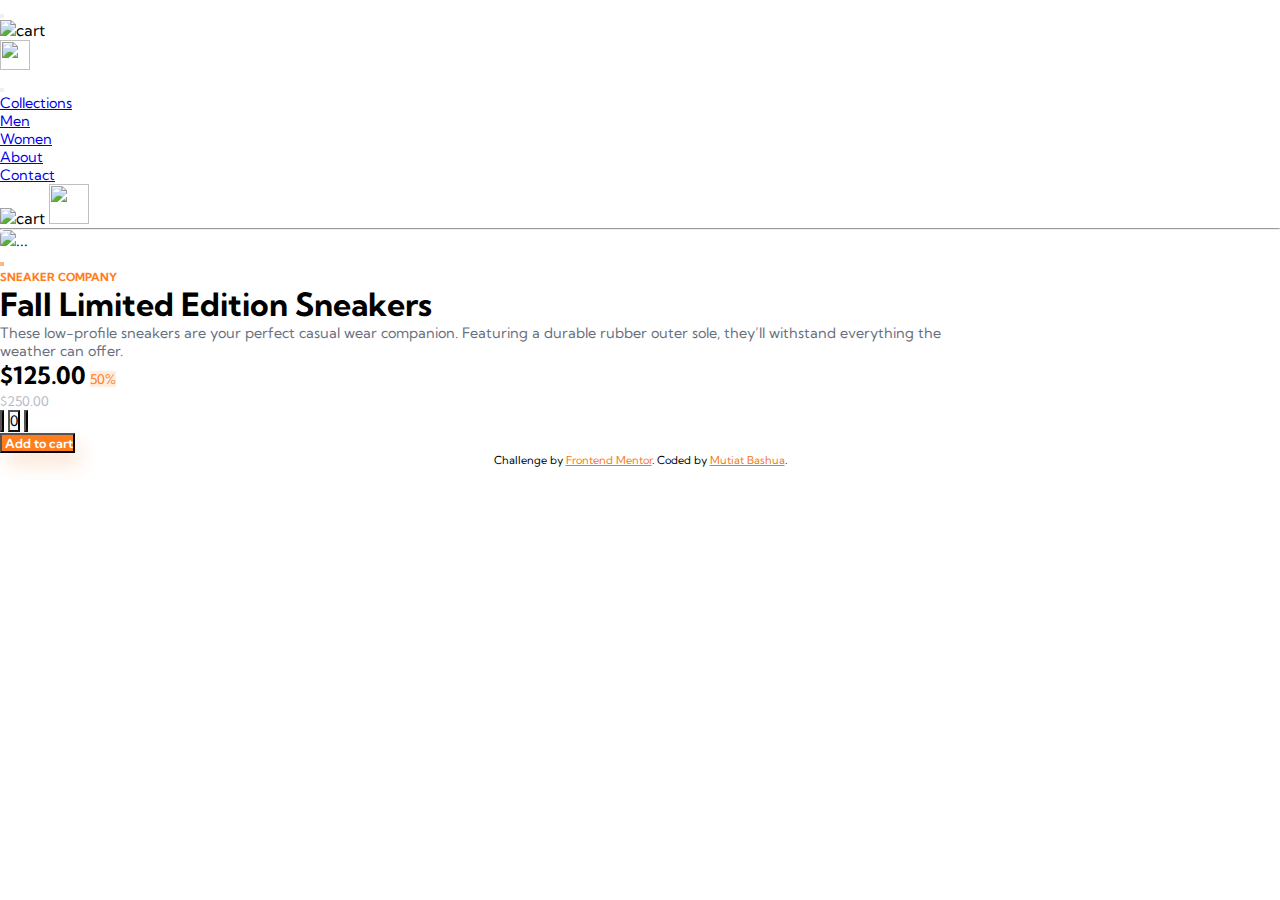
==== E-commerce_store/index.html @ 43574f53 "added files" ====
<!DOCTYPE html>
<html lang="en">
  <head>
    <meta charset="UTF-8" />
    <meta name="viewport" content="width=device-width, initial-scale=1.0" />
    <!-- displays site properly based on user's device -->
    <link
      rel="icon"
      type="image/png"
      sizes="32x32"
      href="./images/favicon-32x32.png"
    />
    <title>Frontend Mentor | E-commerce product page</title>
    <link
      href="https://cdn.jsdelivr.net/npm/bootstrap@5.3.0-alpha1/dist/css/bootstrap.min.css"
      rel="stylesheet"
      integrity="sha384-GLhlTQ8iRABdZLl6O3oVMWSktQOp6b7In1Zl3/Jr59b6EGGoI1aFkw7cmDA6j6gD"
      crossorigin="anonymous"
    />
    <link rel="stylesheet" href="style.css" />
  </head>
  <body>
    <nav class="navbar navbar-expand-lg bg-body sticky-lg-top">
      <div class="container-fluid px-lg-5 mx-lg-5 ms-lg-5 pt-1 sticky-top">
        <button
          class="navbar-toggle btn-sm border-0 bg-white d-lg-none"
          type="button"
          data-bs-toggle="offcanvas"
          data-bs-target="#offcanvasNavbar"
          aria-controls="offcanvasNavbar"
        >
          <span class="navbar-toggler-icon"></span>
        </button>
        <a class="navbar-brand me-sm-3 mx-lg-5" href="#"
          ><img src="/ecommerce-product-page-main/images/logo.svg" alt=""
        /></a>
        <div class="imgcart d-lg-none d-sm-block d-xs-block">
          <img
            class="px-lg-3"
            src="/ecommerce-product-page-main/images/icon-cart.svg"
            alt="cart"
          />
        </div>
        <div class="imgcart d-lg-none d-sm-block d-xs-block">
          <img
            class="me-lg-5 mx-lg-4"
            src="/ecommerce-product-page-main/images/image-avatar.png"
            alt=""
            width="30px"
            height="30px"
          />
        </div>
        <div
          class="offcanvas offcanvas-start rewidth"
          tabindex="-1"
          id="offcanvasNavbar"
          aria-labelledby="offcanvasNavbarLabel"
        >
          <div class="offcanvas-body">
            <button
              type="button"
              data-bs-dismiss="offcanvas"
              class="btn-close d-lg-none"
              aria-label="Close"
            ></button>
            <ul class="navbar-nav justify-content-start flex-grow-1 pe-5 px-5">
              <li class="nav-item px-3">
                <a class="nav-link active" aria-current="page" href="#"
                  >Collections</a
                >
              </li>
              <li class="nav-item px-3">
                <a class="nav-link" href="#">Men</a>
              </li>
              <li class="nav-item px-3">
                <a class="nav-link" href="#">Women</a>
              </li>
              <li class="nav-item px-3">
                <a class="nav-link" href="#">About</a>
              </li>
              <li class="nav-item px-3">
                <a class="nav-link" href="#">Contact</a>
              </li>
            </ul>
            <div class="imgcart d-none d-lg-block">
              <img
                class="px-4"
                src="/ecommerce-product-page-main/images/icon-cart.svg"
                alt="cart"
              />
              <img
                class="me-5 mx-lg-4"
                src="/ecommerce-product-page-main/images/image-avatar.png"
                alt=""
                width="40px"
                height="40px"
              />
            </div>
          </div>
        </div>
      </div>
    </nav>
    <hr />
    <div
      class="card main mt-lg-5 my-lg-5 mx-lg-auto border-0 d-flex flex-grow-1 justify-content-lg-between"
      style="max-width: 1000px"
    >
      <div
        class="row g-0 my-lg-3 mx-0 d-flex flex-grow-1 justify-content-lg-between"
      >
        <div class="col-md-4 mx-lg-4 me-3 mt-md-0">
          <img
            src="/ecommerce-product-page-main/images/image-product-1.jpg"
            class="img-fluid straight"
            alt="..."
          />
          <div
            class="car d-flex justify-content-between my-3 d-none d-md-flex d-lg-flex"
          >
            <img
              class="rounded thumbnail active"
              src="/ecommerce-product-page-main/images/image-product-1-thumbnail.jpg"
              alt=""
            />
            <img
              class="rounded thumbnail"
              src="/ecommerce-product-page-main/images/image-product-2-thumbnail.jpg"
              alt=""
            />
            <img
              class="rounded thumbnail"
              src="/ecommerce-product-page-main/images/image-product-3-thumbnail.jpg"
              alt=""
            />
            <img
              class="rounded thumbnail"
              src="/ecommerce-product-page-main/images/image-product-4-thumbnail.jpg"
              alt=""
            />
          </div>
        </div>
        <div class="col-md-6 ms-lg-5 mx-lg-4">
          <div class="card-body ms-lg-5 ps-lg-5">
            <h6 class="orange">SNEAKER COMPANY</h6>
            <h1 class="card-title fs-sm-5 fw-bolder">
              Fall Limited Edition Sneakers
            </h1>
            <p class="card-text content mt-4">
              These low-profile sneakers are your perfect casual wear companion.
              Featuring a durable rubber outer sole, they’ll withstand
              everything the weather can offer.
            </p>
            <div
              class="flextext d-flex justify-content-between align-items-sm-between flex-lg-column flex-sm-row py-2"
            >
              <div>
                <span class="card-text dollar">$125.00</span>
                <small class="percent mx-2 px-2 rounded-1 align-self-center"
                  >50%</small
                >
              </div>
              <p>
                <small class="text-muted-dollar align-self-center"
                  >$250.00</small
                >
              </p>
            </div>

            <div
              class="btns d-grid gap-3 d-md-flex justify-content-md-between my-md-3"
            >
              <div class="btn-group" role="group" aria-label="Basic example">
                <button type="button" class="btn orange sign px-lg-3 py-sm-2">
                  <img
                    src="/ecommerce-product-page-main/images/icon-minus.svg"
                    alt=""
                  />
                </button>
                <button type="button" class="btn sign px-lg-4 py-sm-2">
                  0
                </button>
                <button type="button" class="btn orange sign px-lg-3 py-sm-2">
                  <img
                    src="/ecommerce-product-page-main/images/icon-plus.svg"
                    alt=""
                  />
                </button>
              </div>
              <button
                class="btn orange-bg px-md-5 py-sm-2 btn-lg mb-2"
                type="submit"
              >
                <img
                  class="cart me-2"
                  src="/ecommerce-product-page-main/images/icon-cart.svg"
                  alt=""
                />
                Add to cart
              </button>
            </div>
          </div>
        </div>
      </div>
    </div>
    <div class="attribution">
      Challenge by
      <a href="https://www.frontendmentor.io?ref=challenge" target="_blank"
        >Frontend Mentor</a
      >. Coded by <a href="#">Mutiat Bashua</a>.
    </div>
    <script
      src="https://cdn.jsdelivr.net/npm/@popperjs/core@2.11.6/dist/umd/popper.min.js"
      integrity="sha384-oBqDVmMz9ATKxIep9tiCxS/Z9fNfEXiDAYTujMAeBAsjFuCZSmKbSSUnQlmh/jp3"
      crossorigin="anonymous"
    ></script>
    <script
      src="https://cdn.jsdelivr.net/npm/bootstrap@5.3.0-alpha1/dist/js/bootstrap.min.js"
      integrity="sha384-mQ93GR66B00ZXjt0YO5KlohRA5SY2XofN4zfuZxLkoj1gXtW8ANNCe9d5Y3eG5eD"
      crossorigin="anonymous"
    ></script>
  </body>
</html>
---- E-commerce_store/style.css ----
@import url("https://fonts.googleapis.com/css2?family=Kumbh+Sans:wght@100;200;300;400;500;600;700;800&display=swap");
* {
  padding: 0;
  margin: 0;
  box-sizing: border-box;
  font-family: "Kumbh Sans", sans-serif;
}
.orange {
  color: hsl(26, 100%, 55%);
  font-size: 0.7rem;
  font-weight: 700;
}
hr {
  margin: 0;
}
.straight {
  border: none;
  border-radius: 5px;
}
.percent {
  color: hsl(26, 100%, 55%);
  background-color: hsl(25, 100%, 94%);
}
.cart {
  filter: brightness(0) invert(100%) sepia(40%) saturate(80%);
  width: 15px;
}
/* .rewidth {
  width: 300px;
} */
.sign {
  background-color: hsl(223, 64%, 98%);
  font-size: 0.9rem;
}
.nav-item {
  font-size: 0.9rem;
}
.content {
  font-size: 0.9rem;
  color: hsl(220, 9%, 45%);
}
.text-muted-dollar {
  color: hsl(220, 14%, 75%);
}
.orange-bg {
  background-color: hsl(26, 100%, 55%);
  color: white;
  text-align: center;
  font-size: 0.8rem;
  box-shadow: 6px 12px 20px hsl(25, 87%, 91%);
  font-weight: 600;
}
.orange-bg:hover {
  background-color: hsl(26, 94%, 51%);
  color: white;
}
.dollar {
  font-weight: 700;
  font-size: 1.5rem;
}
.thumbnail {
  width: 20%;
}
.thumbnail.active {
  border: 2px solid hsl(26, 96%, 51%);
  opacity: 50%;
}
.attribution {
  font-size: 11px;
  text-align: center;
}
.attribution a {
  color: hsl(27, 92%, 52%);
}
@media screen and (max-width: 600px) {
  .straight {
    border-radius: 0;
  }
}
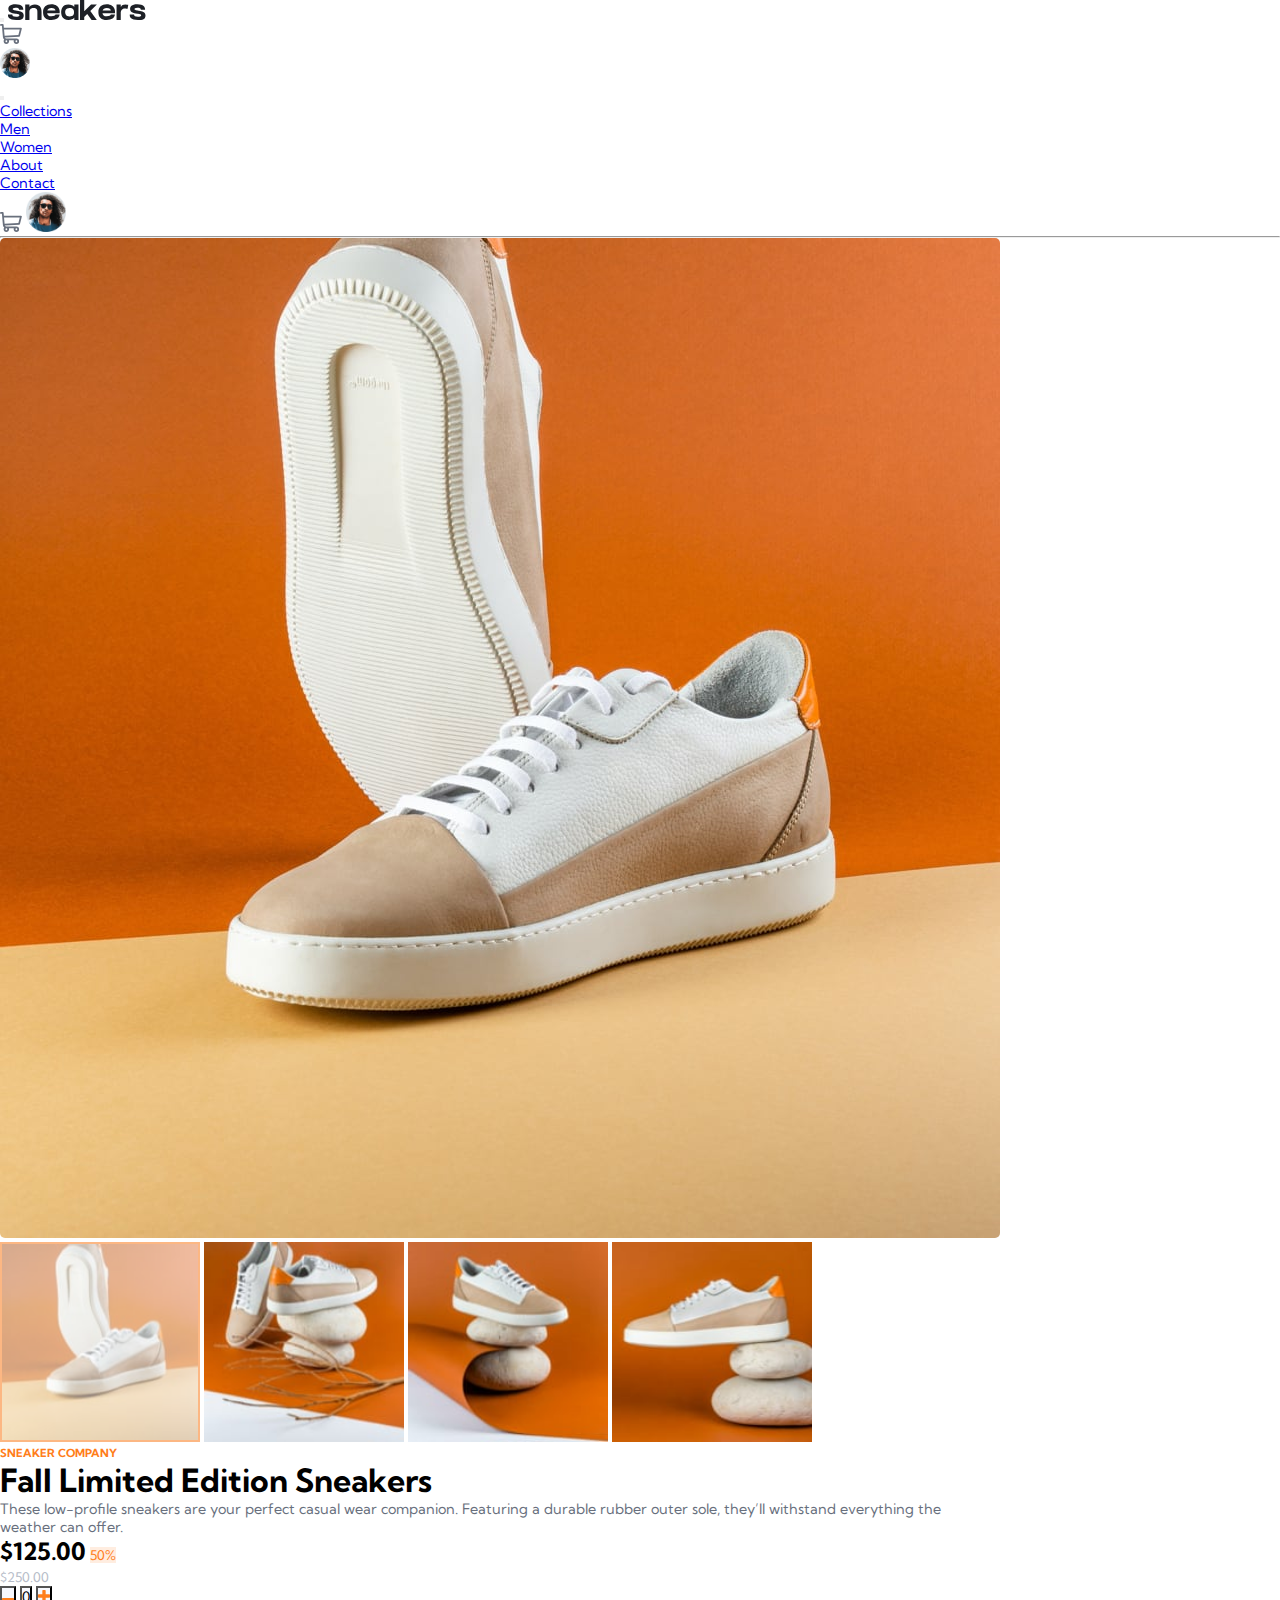
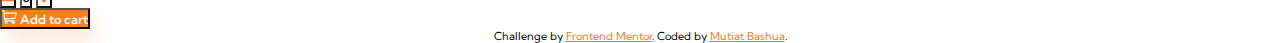
==== commit 83847288: "added files" ====
--- a/E-commerce_store/index.html
+++ b/E-commerce_store/index.html
@@ -32,19 +32,15 @@
           <span class="navbar-toggler-icon"></span>
         </button>
         <a class="navbar-brand me-sm-3 mx-lg-5" href="#"
-          ><img src="/ecommerce-product-page-main/images/logo.svg" alt=""
+          ><img src="./images/logo.svg" alt=""
         /></a>
         <div class="imgcart d-lg-none d-sm-block d-xs-block">
-          <img
-            class="px-lg-3"
-            src="/ecommerce-product-page-main/images/icon-cart.svg"
-            alt="cart"
-          />
+          <img class="px-lg-3" src="./images/icon-cart.svg" alt="cart" />
         </div>
         <div class="imgcart d-lg-none d-sm-block d-xs-block">
           <img
             class="me-lg-5 mx-lg-4"
-            src="/ecommerce-product-page-main/images/image-avatar.png"
+            src="./images/image-avatar.png"
             alt=""
             width="30px"
             height="30px"
@@ -83,14 +79,10 @@
               </li>
             </ul>
             <div class="imgcart d-none d-lg-block">
-              <img
-                class="px-4"
-                src="/ecommerce-product-page-main/images/icon-cart.svg"
-                alt="cart"
-              />
+              <img class="px-4" src="./images/icon-cart.svg" alt="cart" />
               <img
                 class="me-5 mx-lg-4"
-                src="/ecommerce-product-page-main/images/image-avatar.png"
+                src="./images/image-avatar.png"
                 alt=""
                 width="40px"
                 height="40px"
@@ -110,7 +102,7 @@
       >
         <div class="col-md-4 mx-lg-4 me-3 mt-md-0">
           <img
-            src="/ecommerce-product-page-main/images/image-product-1.jpg"
+            src="./images/image-product-1.jpg"
             class="img-fluid straight"
             alt="..."
           />
@@ -119,22 +111,22 @@
           >
             <img
               class="rounded thumbnail active"
-              src="/ecommerce-product-page-main/images/image-product-1-thumbnail.jpg"
+              src="./images/image-product-1-thumbnail.jpg"
               alt=""
             />
             <img
               class="rounded thumbnail"
-              src="/ecommerce-product-page-main/images/image-product-2-thumbnail.jpg"
+              src="./images/image-product-2-thumbnail.jpg"
               alt=""
             />
             <img
               class="rounded thumbnail"
-              src="/ecommerce-product-page-main/images/image-product-3-thumbnail.jpg"
+              src="./images/image-product-3-thumbnail.jpg"
               alt=""
             />
             <img
               class="rounded thumbnail"
-              src="/ecommerce-product-page-main/images/image-product-4-thumbnail.jpg"
+              src="./images/image-product-4-thumbnail.jpg"
               alt=""
             />
           </div>
@@ -171,30 +163,20 @@
             >
               <div class="btn-group" role="group" aria-label="Basic example">
                 <button type="button" class="btn orange sign px-lg-3 py-sm-2">
-                  <img
-                    src="/ecommerce-product-page-main/images/icon-minus.svg"
-                    alt=""
-                  />
+                  <img src="./images/icon-minus.svg" alt="" />
                 </button>
                 <button type="button" class="btn sign px-lg-4 py-sm-2">
                   0
                 </button>
                 <button type="button" class="btn orange sign px-lg-3 py-sm-2">
-                  <img
-                    src="/ecommerce-product-page-main/images/icon-plus.svg"
-                    alt=""
-                  />
+                  <img src="./images/icon-plus.svg" alt="" />
                 </button>
               </div>
               <button
                 class="btn orange-bg px-md-5 py-sm-2 btn-lg mb-2"
                 type="submit"
               >
-                <img
-                  class="cart me-2"
-                  src="/ecommerce-product-page-main/images/icon-cart.svg"
-                  alt=""
-                />
+                <img class="cart me-2" src="./images/icon-cart.svg" alt="" />
                 Add to cart
               </button>
             </div>
